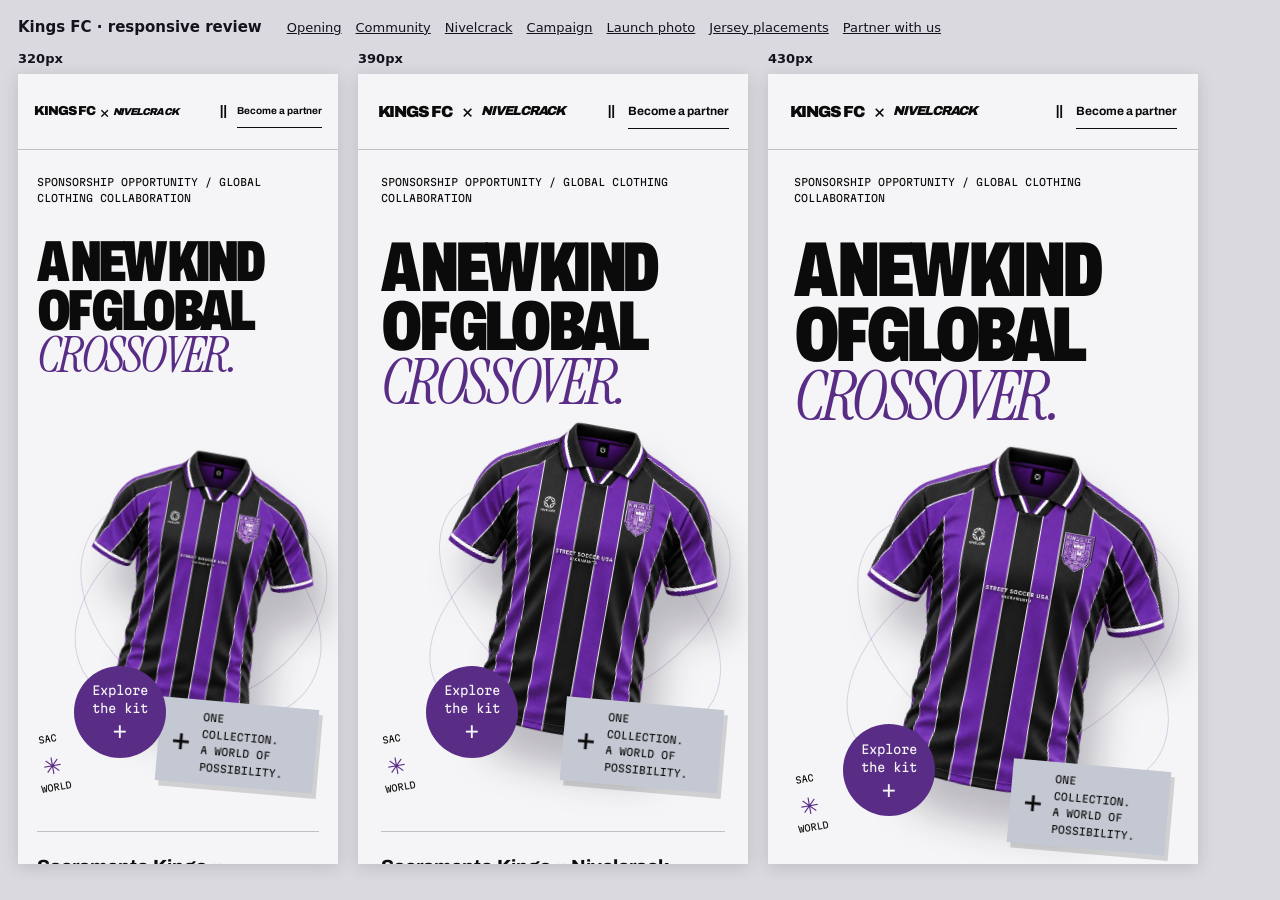
==== docs/responsive-preview.html @ 35d226dd "Lead with the global collaboration and separate sponsor jersey placements" ====
<!doctype html>
<html lang="en">
<head><meta charset="utf-8"><meta name="viewport" content="width=device-width,initial-scale=1"><meta name="robots" content="noindex,nofollow"><title>Kings FC responsive review</title>
<style>*{box-sizing:border-box}body{margin:0;padding:18px;background:#d9d9df;font:13px system-ui,sans-serif;color:#16121c}header{display:flex;align-items:center;gap:25px;margin-bottom:15px}h1{font-size:15px;margin:0}nav{display:flex;gap:14px;flex-wrap:wrap}a{color:inherit}main{display:flex;gap:20px;align-items:start}figure{margin:0}figcaption{margin-bottom:8px;font-weight:600}iframe{display:block;height:790px;border:0;background:#f5f5f7;box-shadow:0 3px 16px #0002}</style></head>
<body><header><h1>Kings FC · responsive review</h1><nav><a href="?section=home">Opening</a><a href="?section=story">Community</a><a href="?section=culture">Nivelcrack</a><a href="?section=launch">Campaign</a><a href="?section=launch-photo">Launch photo</a><a href="?section=kit-showcase">Jersey placements</a><a href="?section=partnership">Partner with us</a></nav></header><main><figure><figcaption>320px</figcaption><iframe id="phone-320" title="320 pixel mobile preview" width="320" src="../index.html"></iframe></figure><figure><figcaption>390px</figcaption><iframe id="phone-390" title="390 pixel mobile preview" width="390" src="../index.html"></iframe></figure><figure><figcaption>430px</figcaption><iframe id="phone-430" title="430 pixel mobile preview" width="430" src="../index.html"></iframe></figure></main><script>const sections=['home','story','culture','launch','launch-photo','kit-showcase','partnership'];const target=new URLSearchParams(location.search).get('section');document.querySelectorAll('iframe').forEach(frame=>{frame.src='../index.html?v=20261014-1#'+(sections.includes(target)?target:'home')});</script></body></html>
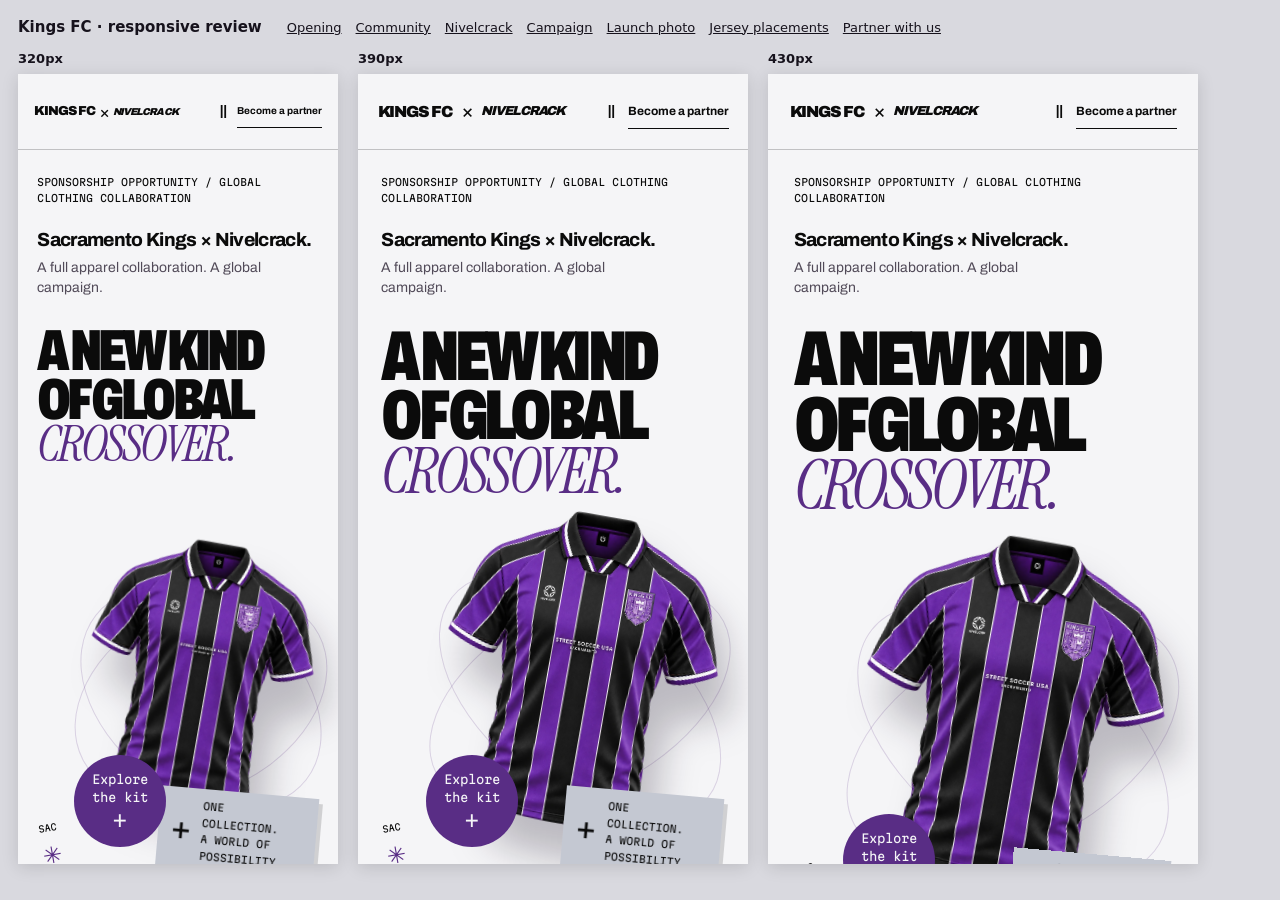
==== commit 8fa35cb7: "Clarify the opening offer and fit campaign details on narrow screens" ====
--- a/docs/responsive-preview.html
+++ b/docs/responsive-preview.html
@@ -2,4 +2,4 @@
 <html lang="en">
 <head><meta charset="utf-8"><meta name="viewport" content="width=device-width,initial-scale=1"><meta name="robots" content="noindex,nofollow"><title>Kings FC responsive review</title>
 <style>*{box-sizing:border-box}body{margin:0;padding:18px;background:#d9d9df;font:13px system-ui,sans-serif;color:#16121c}header{display:flex;align-items:center;gap:25px;margin-bottom:15px}h1{font-size:15px;margin:0}nav{display:flex;gap:14px;flex-wrap:wrap}a{color:inherit}main{display:flex;gap:20px;align-items:start}figure{margin:0}figcaption{margin-bottom:8px;font-weight:600}iframe{display:block;height:790px;border:0;background:#f5f5f7;box-shadow:0 3px 16px #0002}</style></head>
-<body><header><h1>Kings FC · responsive review</h1><nav><a href="?section=home">Opening</a><a href="?section=story">Community</a><a href="?section=culture">Nivelcrack</a><a href="?section=launch">Campaign</a><a href="?section=launch-photo">Launch photo</a><a href="?section=kit-showcase">Jersey placements</a><a href="?section=partnership">Partner with us</a></nav></header><main><figure><figcaption>320px</figcaption><iframe id="phone-320" title="320 pixel mobile preview" width="320" src="../index.html"></iframe></figure><figure><figcaption>390px</figcaption><iframe id="phone-390" title="390 pixel mobile preview" width="390" src="../index.html"></iframe></figure><figure><figcaption>430px</figcaption><iframe id="phone-430" title="430 pixel mobile preview" width="430" src="../index.html"></iframe></figure></main><script>const sections=['home','story','culture','launch','launch-photo','kit-showcase','partnership'];const target=new URLSearchParams(location.search).get('section');document.querySelectorAll('iframe').forEach(frame=>{frame.src='../index.html?v=20261014-1#'+(sections.includes(target)?target:'home')});</script></body></html>
+<body><header><h1>Kings FC · responsive review</h1><nav><a href="?section=home">Opening</a><a href="?section=story">Community</a><a href="?section=culture">Nivelcrack</a><a href="?section=launch">Campaign</a><a href="?section=launch-photo">Launch photo</a><a href="?section=kit-showcase">Jersey placements</a><a href="?section=partnership">Partner with us</a></nav></header><main><figure><figcaption>320px</figcaption><iframe id="phone-320" title="320 pixel mobile preview" width="320" src="../index.html"></iframe></figure><figure><figcaption>390px</figcaption><iframe id="phone-390" title="390 pixel mobile preview" width="390" src="../index.html"></iframe></figure><figure><figcaption>430px</figcaption><iframe id="phone-430" title="430 pixel mobile preview" width="430" src="../index.html"></iframe></figure></main><script>const sections=['home','story','culture','launch','launch-photo','kit-showcase','partnership'];const target=new URLSearchParams(location.search).get('section');document.querySelectorAll('iframe').forEach(frame=>{frame.src='../index.html?v=20261014-2#'+(sections.includes(target)?target:'home')});</script></body></html>
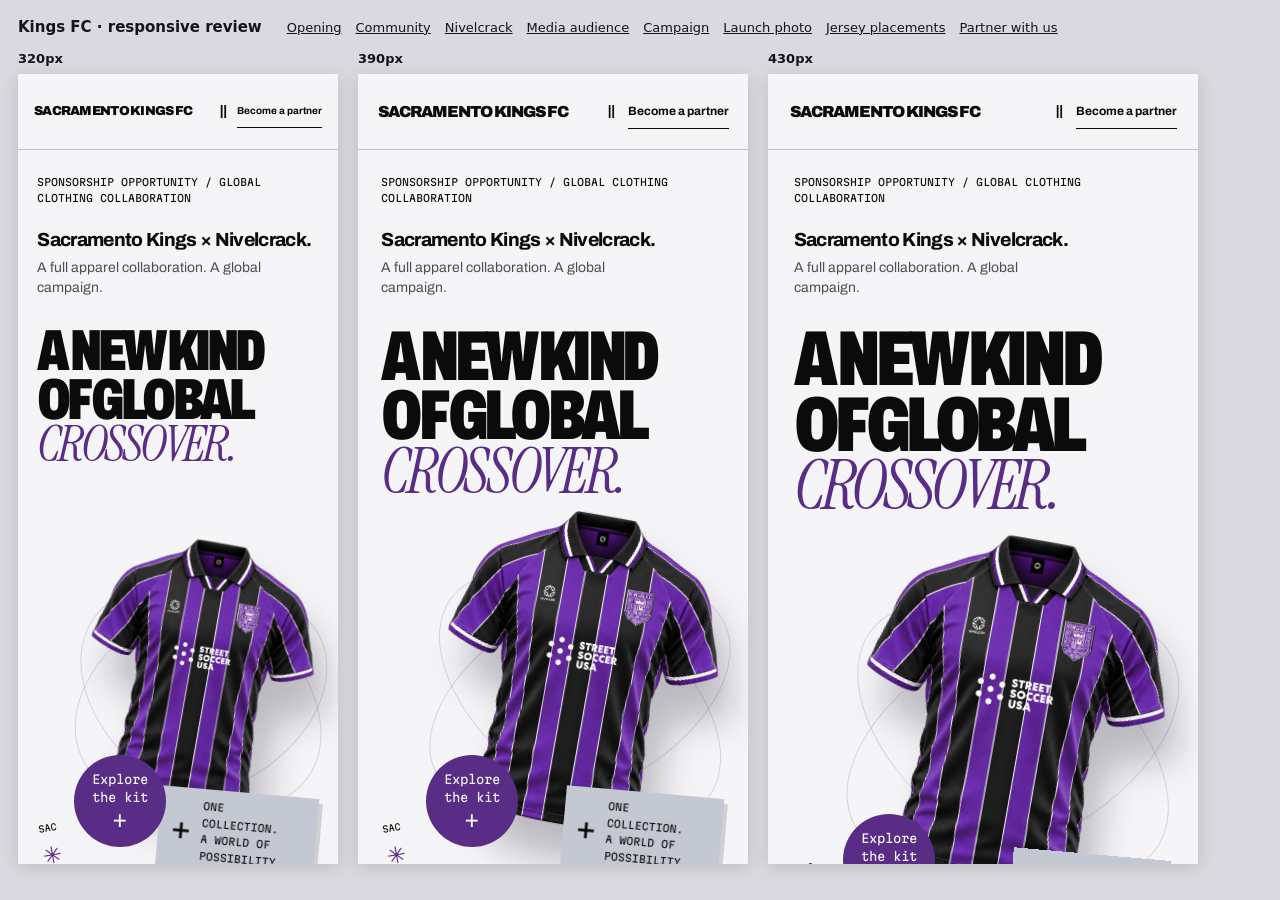
==== commit 8885788f: "Show global Nivelcrack projects, media audience and bolder sponsor placement" ====
--- a/docs/responsive-preview.html
+++ b/docs/responsive-preview.html
@@ -2,4 +2,4 @@
 <html lang="en">
 <head><meta charset="utf-8"><meta name="viewport" content="width=device-width,initial-scale=1"><meta name="robots" content="noindex,nofollow"><title>Kings FC responsive review</title>
 <style>*{box-sizing:border-box}body{margin:0;padding:18px;background:#d9d9df;font:13px system-ui,sans-serif;color:#16121c}header{display:flex;align-items:center;gap:25px;margin-bottom:15px}h1{font-size:15px;margin:0}nav{display:flex;gap:14px;flex-wrap:wrap}a{color:inherit}main{display:flex;gap:20px;align-items:start}figure{margin:0}figcaption{margin-bottom:8px;font-weight:600}iframe{display:block;height:790px;border:0;background:#f5f5f7;box-shadow:0 3px 16px #0002}</style></head>
-<body><header><h1>Kings FC · responsive review</h1><nav><a href="?section=home">Opening</a><a href="?section=story">Community</a><a href="?section=culture">Nivelcrack</a><a href="?section=launch">Campaign</a><a href="?section=launch-photo">Launch photo</a><a href="?section=kit-showcase">Jersey placements</a><a href="?section=partnership">Partner with us</a></nav></header><main><figure><figcaption>320px</figcaption><iframe id="phone-320" title="320 pixel mobile preview" width="320" src="../index.html"></iframe></figure><figure><figcaption>390px</figcaption><iframe id="phone-390" title="390 pixel mobile preview" width="390" src="../index.html"></iframe></figure><figure><figcaption>430px</figcaption><iframe id="phone-430" title="430 pixel mobile preview" width="430" src="../index.html"></iframe></figure></main><script>const sections=['home','story','culture','launch','launch-photo','kit-showcase','partnership'];const target=new URLSearchParams(location.search).get('section');document.querySelectorAll('iframe').forEach(frame=>{frame.src='../index.html?v=20261014-2#'+(sections.includes(target)?target:'home')});</script></body></html>
+<body><header><h1>Kings FC · responsive review</h1><nav><a href="?section=home">Opening</a><a href="?section=story">Community</a><a href="?section=culture">Nivelcrack</a><a href="?section=media-audience">Media audience</a><a href="?section=launch">Campaign</a><a href="?section=launch-photo">Launch photo</a><a href="?section=kit-showcase">Jersey placements</a><a href="?section=partnership">Partner with us</a></nav></header><main><figure><figcaption>320px</figcaption><iframe id="phone-320" title="320 pixel mobile preview" width="320" src="../index.html"></iframe></figure><figure><figcaption>390px</figcaption><iframe id="phone-390" title="390 pixel mobile preview" width="390" src="../index.html"></iframe></figure><figure><figcaption>430px</figcaption><iframe id="phone-430" title="430 pixel mobile preview" width="430" src="../index.html"></iframe></figure></main><script>const sections=['home','story','culture','media-audience','launch','launch-photo','kit-showcase','partnership'];const target=new URLSearchParams(location.search).get('section');document.querySelectorAll('iframe').forEach(frame=>{frame.src='../index.html?v=20261014-4#'+(sections.includes(target)?target:'home')});</script></body></html>
